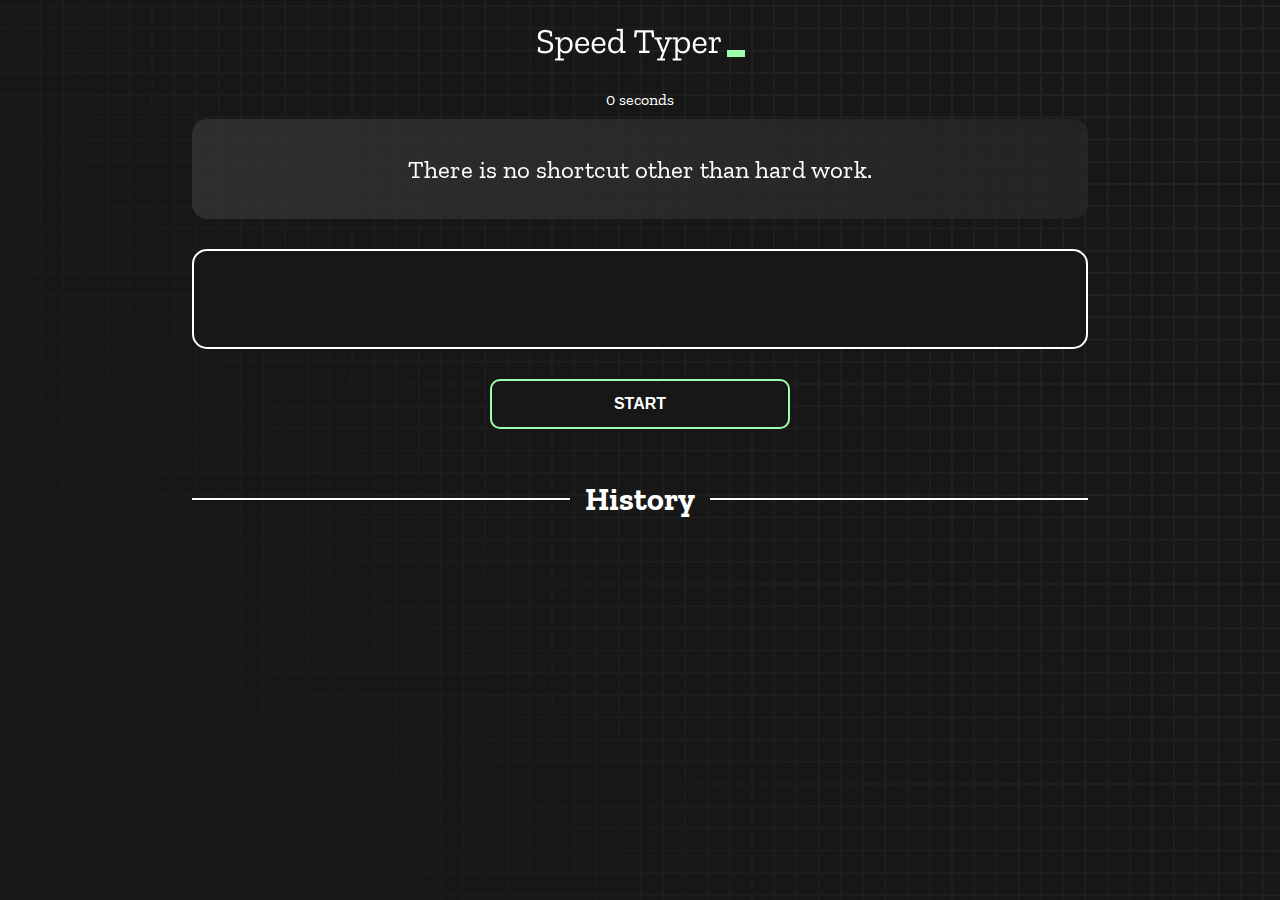
==== index.html @ 5c86bcd5 "Initial commit" ====
<!DOCTYPE html>
<html lang="en">
  <head>
    <meta charset="UTF-8" />
    <meta http-equiv="X-UA-Compatible" content="IE=edge" />
    <meta name="viewport" content="width=device-width, initial-scale=1.0" />
    <title>Speed Monster</title>
    <link rel="stylesheet" href="styles.css" />
    <link rel="preconnect" href="https://fonts.googleapis.com" />
    <link rel="preconnect" href="https://fonts.gstatic.com" crossorigin />
    <link
      href="https://fonts.googleapis.com/css2?family=Zilla+Slab:wght@300;400;500&display=swap"
      rel="stylesheet"
    />
  </head>
  <body>
    <h1 class="title"><img src="./logo.png" /></h1>
    <div id="show-time">0 seconds</div>

    <div class="box-container">
      <div id="question"></div>

      <div id="display" class="inactive"></div>

      <div class="buttons">
        <button id="starts">START</button>
      </div>

      <div class="divider-container">
        <div class="line"></div>
        <h1 class="title2">History</h1>
        <div class="line"></div>
      </div>
      <div id="histories"></div>
    </div>

    <div id="countdown"></div>
    <div id="modal-background" class="hidden"></div>
    <div id="result" class="hidden"></div>

    <script src="./history.js"></script>
    <script src="./script.js"></script>
  </body>
</html>
---- styles.css ----
* {
  padding: 0;
  margin: 0;
  box-sizing: border-box;
}

body {
  background-image: url("./bg.png");
  background-size: cover;
  background-position: left top;
  font-family: "Zilla Slab", serif;
}

.box-container {
  width: 70%;
  margin: 0 auto;
}

#question {
  height: 100px;
  display: flex;
  align-items: center;
  justify-content: center;
  color: white;
  font-size: 25px;
  border-radius: 15px;
  background: rgb(255, 255, 255);
  background: linear-gradient(
    92.49deg,
    rgba(255, 255, 255, 0.1) 0.18%,
    rgba(255, 255, 255, 0.05) 99.85%
  );
  backdrop-filter: blur(5px);
  margin-bottom: 30px;
}

#display {
  height: 100px;
  display: flex;
  flex-wrap: wrap;
  align-items: center;
  padding-left: 5rem;
  color: white;
  font-size: 32px;
  background-color: #171717;
  border: 2px solid #9dffad;
  border-radius: 15px;
}

#countdown {
  position: fixed;
  height: 100vh;
  width: 100vw;
  background-color: rgba(0, 0, 0, 0.8);
  top: 0;
  left: 0;
  display: flex;
  align-items: center;
  justify-content: center;
  font-size: 3rem;
  color: white;
  display: none;
}
#result {
  position: fixed;
  top: 10%; 
  left: 10%;
  transform: translate(-50%, -50%);
  height: 250px;
  width: 400px;
  background-color: #171717;
  border-radius: 15px;
  border: 2px solid #9dffad;
  color: white;
  text-align: center;
  padding: 2rem;
}
#show-time{
  text-align: center;
  color: white;
  margin: 10px 0;
}

.green {
  color: #9dffad;
}
.red {
  color: #eb6565;
}
.bold {
  font-weight: 700;
}
.inactive {
  border: 2px solid white !important;
}
.hidden {
  display: none;
}
.title {
  text-align: center;
  color: white;
  margin: 20px 0;
}

.divider-container {
  height: 80px;
  display: flex;
  justify-content: center;
  align-items: center;
  gap: 15px;
  margin: 0 auto;
}

.line {
  height: 2px;
  background: white;
  width: 100%;
}

.title2 {
  color: white;
  display: block;
}

.buttons {
  display: flex;
  justify-content: center;
  margin: 30px 0;
}
button {
  padding: 10px 20px;
  border: none;
  font-size: 16px;
  font-weight: bold;
  width: 300px;
  height: 50px;
  color: white;
  background-color: #171717;
  border-radius: 10px;
  border: 2px solid #9dffad;
  cursor: pointer;
}

#histories {
  display: flex;
  flex-wrap: wrap;
  justify-content: space-around;
}

.card {
  width: 100%;
  height: 100%;
  padding: 50px;
  display: flex;
  justify-content: space-between;
  align-items: center;
  padding: 20px 30px;
  color: white;
  border-radius: 15px;
  background: rgb(255, 255, 255);
  background: linear-gradient(
    92.49deg,
    rgba(255, 255, 255, 0.1) 0.18%,
    rgba(255, 255, 255, 0.05) 99.85%
  );
  backdrop-filter: blur(5px);
  margin-bottom: 30px;
}

#modal-background {
  background: rgb(255, 255, 255);
  background: linear-gradient(
    92.49deg,
    rgba(255, 255, 255, 0.1) 0.18%,
    rgba(255, 255, 255, 0.05) 99.85%
  );
  backdrop-filter: blur(5px);
  height: 100vh;
  width: 100%;
  position: fixed;
  top: 0;
}

@media only screen and (max-width: 700px) {
  .box-container {
    padding: 0 20px;
    width: 100%;
  }
  .card {
    flex-direction: column;
  }
}
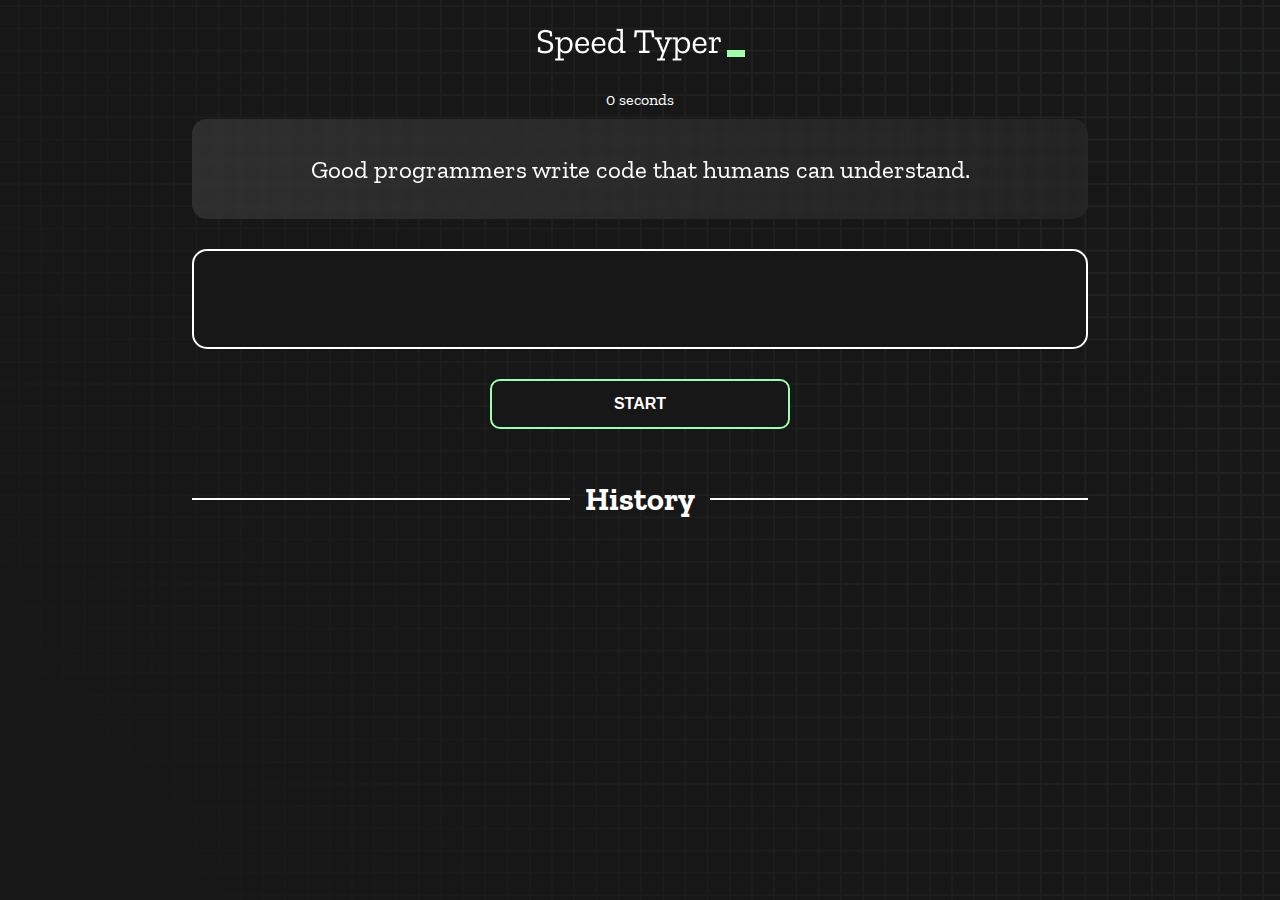
==== commit fc94ccef: "the 1st commit for assignment 6" ====
--- a/index.html
+++ b/index.html
@@ -1,44 +1,44 @@
 <!DOCTYPE html>
 <html lang="en">
-  <head>
-    <meta charset="UTF-8" />
-    <meta http-equiv="X-UA-Compatible" content="IE=edge" />
-    <meta name="viewport" content="width=device-width, initial-scale=1.0" />
-    <title>Speed Monster</title>
-    <link rel="stylesheet" href="styles.css" />
-    <link rel="preconnect" href="https://fonts.googleapis.com" />
-    <link rel="preconnect" href="https://fonts.gstatic.com" crossorigin />
-    <link
-      href="https://fonts.googleapis.com/css2?family=Zilla+Slab:wght@300;400;500&display=swap"
-      rel="stylesheet"
-    />
-  </head>
-  <body>
-    <h1 class="title"><img src="./logo.png" /></h1>
-    <div id="show-time">0 seconds</div>
 
-    <div class="box-container">
-      <div id="question"></div>
+<head>
+  <meta charset="UTF-8" />
+  <meta http-equiv="X-UA-Compatible" content="IE=edge" />
+  <meta name="viewport" content="width=device-width, initial-scale=1.0" />
+  <title>Speed Monster</title>
+  <link rel="stylesheet" href="styles.css" />
+  <link rel="preconnect" href="https://fonts.googleapis.com" />
+  <link rel="preconnect" href="https://fonts.gstatic.com" crossorigin />
+  <link href="https://fonts.googleapis.com/css2?family=Zilla+Slab:wght@300;400;500&display=swap" rel="stylesheet" />
+</head>
 
-      <div id="display" class="inactive"></div>
+<body>
+  <h1 class="title"><img src="./logo.png" /></h1>
+  <div id="show-time">0 seconds</div>
 
-      <div class="buttons">
-        <button id="starts">START</button>
-      </div>
+  <div class="box-container">
+    <div id="question"></div>
 
-      <div class="divider-container">
-        <div class="line"></div>
-        <h1 class="title2">History</h1>
-        <div class="line"></div>
-      </div>
-      <div id="histories"></div>
+    <div id="display" class="inactive"></div>
+
+    <div class="buttons">
+      <button id="starts">START</button>
     </div>
 
-    <div id="countdown"></div>
-    <div id="modal-background" class="hidden"></div>
-    <div id="result" class="hidden"></div>
+    <div class="divider-container">
+      <div class="line"></div>
+      <h1 class="title2">History</h1>
+      <div class="line"></div>
+    </div>
+    <div id="histories"></div>
+  </div>
 
-    <script src="./history.js"></script>
-    <script src="./script.js"></script>
-  </body>
-</html>
+  <div id="countdown"></div>
+  <div id="modal-background" class="hidden"></div>
+  <div id="result" class="hidden"></div>
+
+  <script src="./history.js"></script>
+  <script src="./script.js"></script>
+</body>
+
+</html>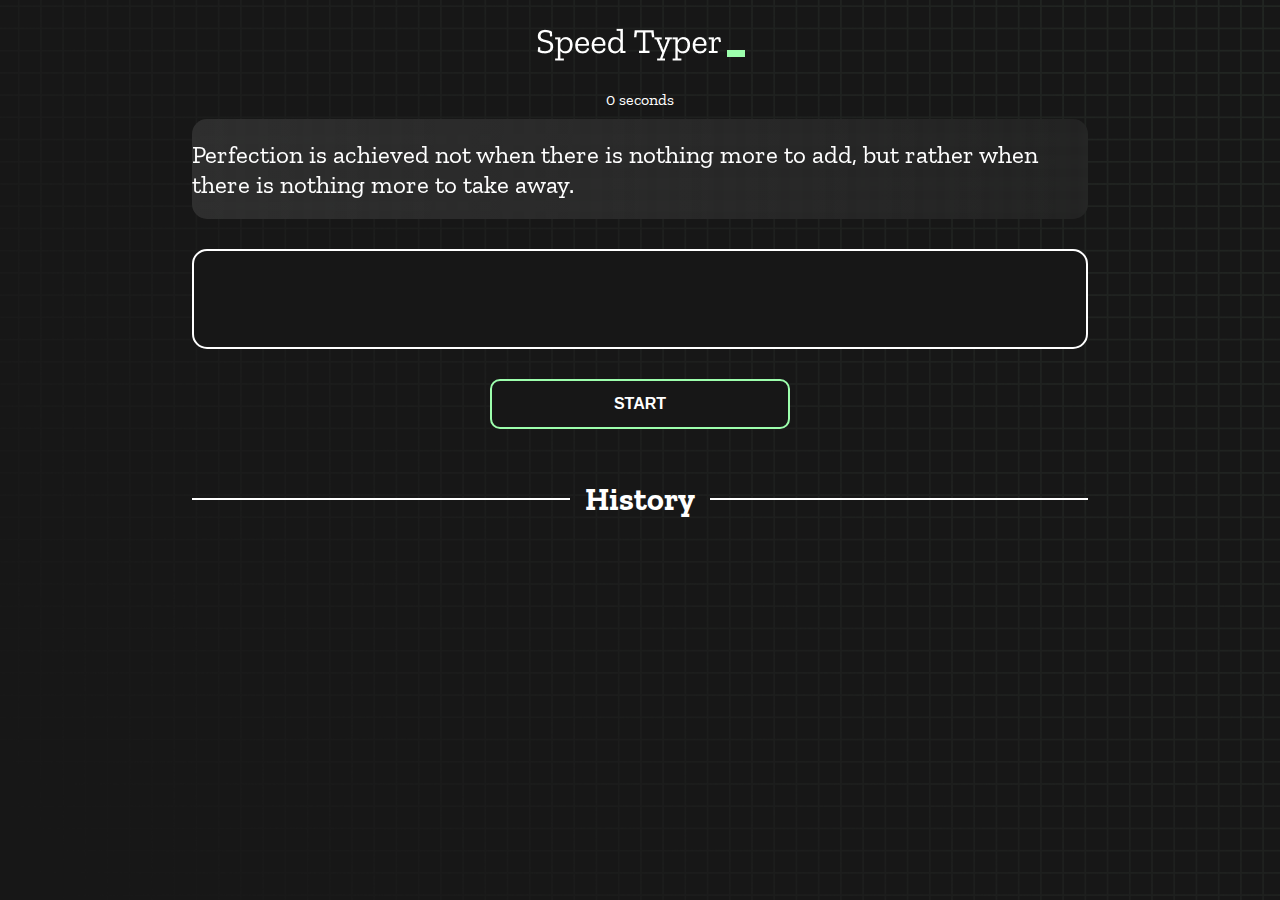
==== commit 719db942: "start button bug fixed" ====
--- a/index.html
+++ b/index.html
@@ -22,7 +22,7 @@
     <div id="display" class="inactive"></div>
 
     <div class="buttons">
-      <button id="starts">START</button>
+      <button id="start">START</button>
     </div>
 
     <div class="divider-container">
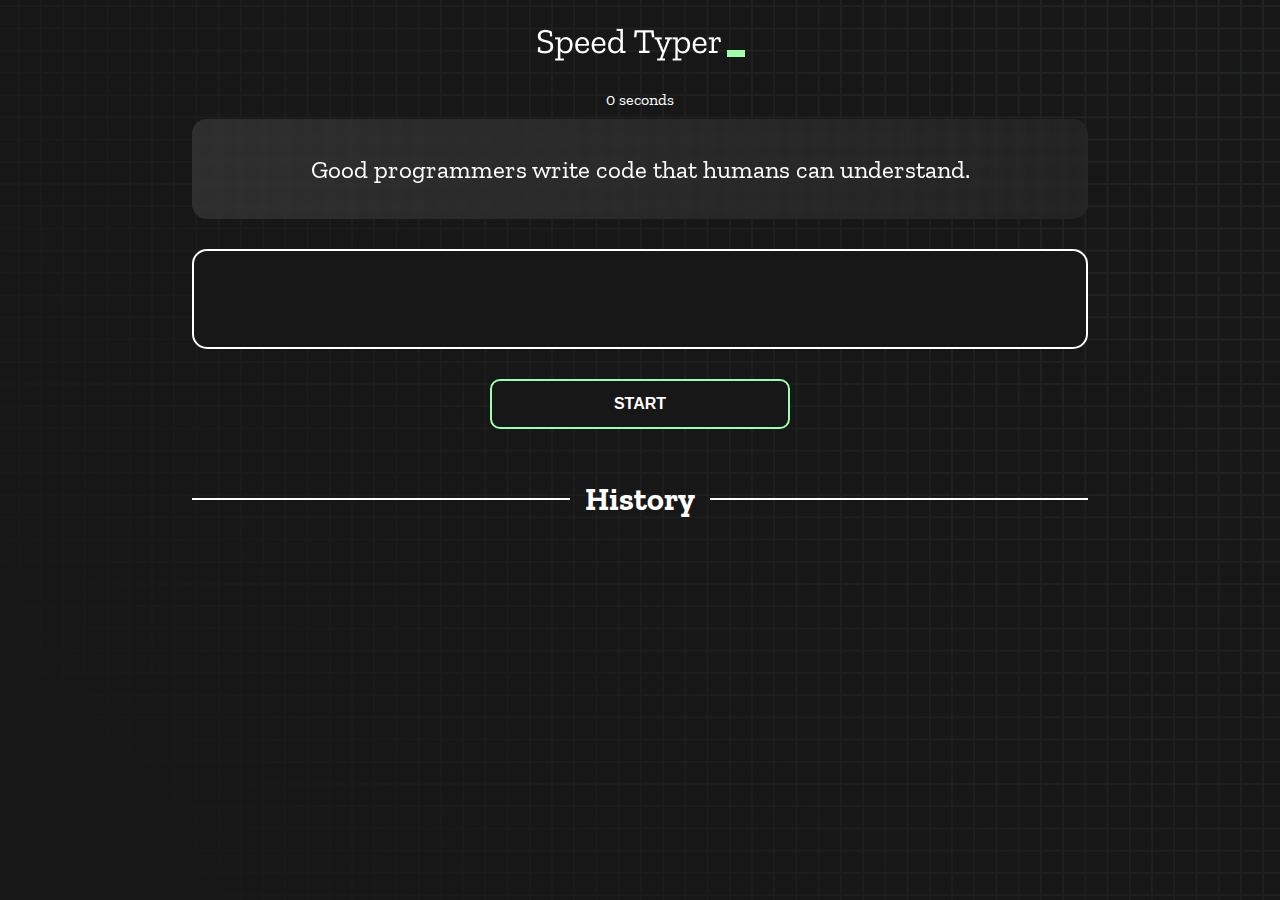
==== commit 7935e304: "display dug fix" ====
--- a/index.html
+++ b/index.html
@@ -5,7 +5,7 @@
   <meta charset="UTF-8" />
   <meta http-equiv="X-UA-Compatible" content="IE=edge" />
   <meta name="viewport" content="width=device-width, initial-scale=1.0" />
-  <title>Speed Monster</title>
+  <title>Typing Monster</title>
   <link rel="stylesheet" href="styles.css" />
   <link rel="preconnect" href="https://fonts.googleapis.com" />
   <link rel="preconnect" href="https://fonts.gstatic.com" crossorigin />
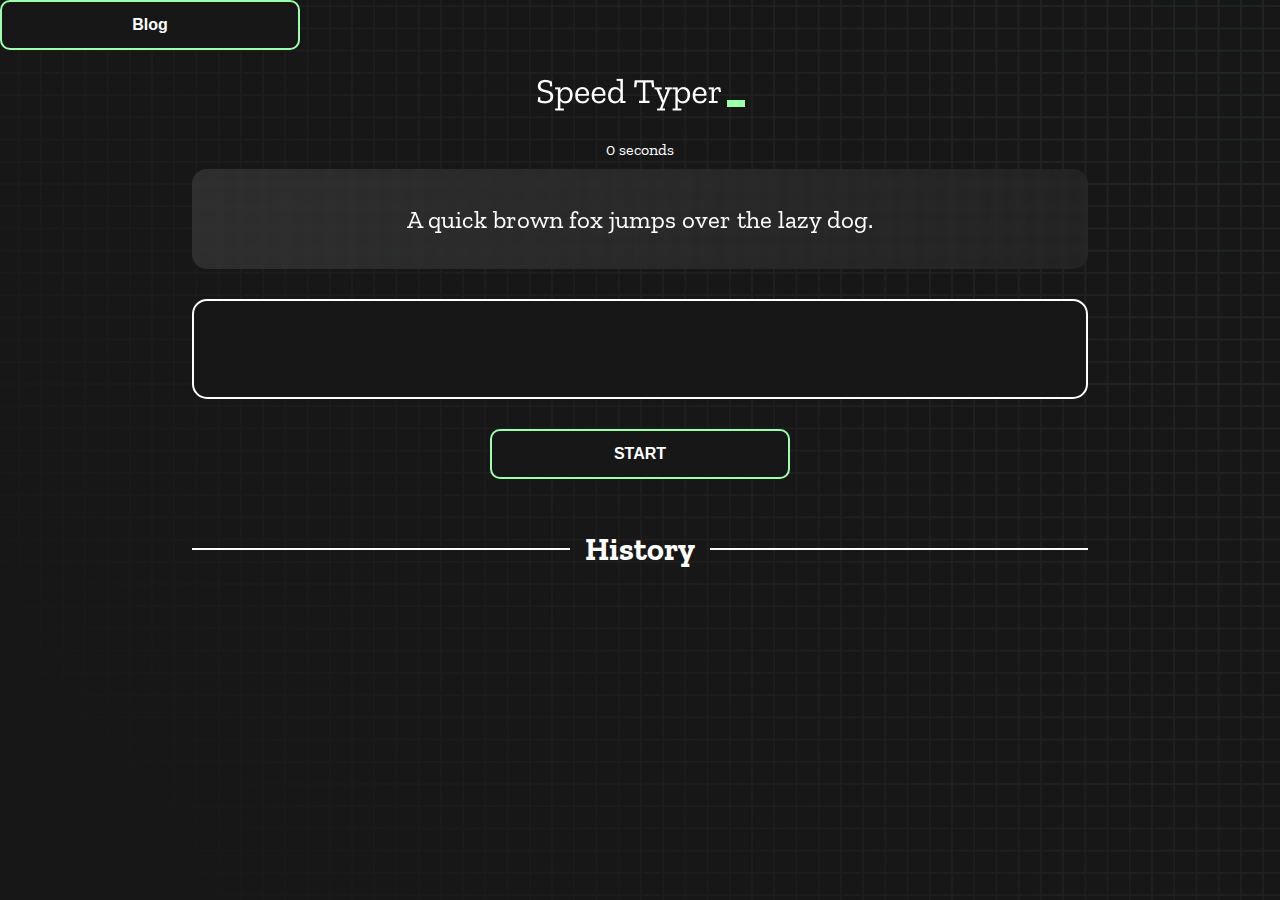
==== commit d74cf6a2: "all is okay" ====
--- a/index.html
+++ b/index.html
@@ -1,4 +1,4 @@
-<!DOCTYPE html>
+<!-- <!DOCTYPE html>
 <html lang="en">
 
 <head>
@@ -41,4 +41,51 @@
   <script src="./script.js"></script>
 </body>
 
+</html> -->
+
+
+<!DOCTYPE html>
+<html lang="en">
+
+<head>
+  <meta charset="UTF-8" />
+  <meta http-equiv="X-UA-Compatible" content="IE=edge" />
+  <meta name="viewport" content="width=device-width, initial-scale=1.0" />
+  <title>Typing Master</title>
+  <link rel="stylesheet" href="styles.css" />
+  <link rel="preconnect" href="https://fonts.googleapis.com" />
+  <link rel="preconnect" href="https://fonts.gstatic.com" crossorigin />
+  <link href="https://fonts.googleapis.com/css2?family=Zilla+Slab:wght@300;400;500&display=swap" rel="stylesheet" />
+</head>
+
+<body>
+  <a href="blog.html"><button type="button" class="btn btn-light">Blog</button><a></a>
+    <h1 class="title"><img src="./logo.png" /></h1>
+    <div id="show-time">0 seconds</div>
+
+    <div class="box-container">
+      <div id="question"></div>
+
+      <div id="display" class="inactive"></div>
+
+      <div class="buttons">
+        <button id="start">START</button>
+      </div>
+
+      <div class="divider-container">
+        <div class="line"></div>
+        <h1 class="title2">History</h1>
+        <div class="line"></div>
+      </div>
+      <div id="histories"></div>
+    </div>
+
+    <div id="countdown"></div>
+    <div id="modal-background" class="hidden"></div>
+    <div id="result" class="hidden"></div>
+
+    <script src="./history.js"></script>
+    <script src="./script.js"></script>
+</body>
+
 </html>--- a/styles.css
+++ b/styles.css
@@ -1,192 +1,213 @@
 * {
-  padding: 0;
-  margin: 0;
-  box-sizing: border-box;
+    padding: 0;
+    margin: 0;
+    box-sizing: border-box;
 }
 
 body {
-  background-image: url("./bg.png");
-  background-size: cover;
-  background-position: left top;
-  font-family: "Zilla Slab", serif;
+    background-image: url("./bg.png");
+    background-size: cover;
+    background-position: left top;
+    font-family: "Zilla Slab", serif;
 }
 
 .box-container {
-  width: 70%;
-  margin: 0 auto;
+    width: 70%;
+    margin: 0 auto;
 }
 
 #question {
-  height: 100px;
-  display: flex;
-  align-items: center;
-  justify-content: center;
-  color: white;
-  font-size: 25px;
-  border-radius: 15px;
-  background: rgb(255, 255, 255);
-  background: linear-gradient(
-    92.49deg,
-    rgba(255, 255, 255, 0.1) 0.18%,
-    rgba(255, 255, 255, 0.05) 99.85%
-  );
-  backdrop-filter: blur(5px);
-  margin-bottom: 30px;
+    height: 100px;
+    display: flex;
+    align-items: center;
+    justify-content: center;
+    color: white;
+    font-size: 25px;
+    border-radius: 15px;
+    background: rgb(255, 255, 255);
+    background: linear-gradient(92.49deg,
+            rgba(255, 255, 255, 0.1) 0.18%,
+            rgba(255, 255, 255, 0.05) 99.85%);
+    backdrop-filter: blur(5px);
+    margin-bottom: 30px;
 }
 
 #display {
-  height: 100px;
-  display: flex;
-  flex-wrap: wrap;
-  align-items: center;
-  padding-left: 5rem;
-  color: white;
-  font-size: 32px;
-  background-color: #171717;
-  border: 2px solid #9dffad;
-  border-radius: 15px;
+    height: 100px;
+    display: flex;
+    flex-wrap: wrap;
+    align-items: center;
+    padding-left: 5rem;
+    color: white;
+    font-size: 32px;
+    background-color: #171717;
+    border: 2px solid #9dffad;
+    border-radius: 15px;
 }
 
 #countdown {
-  position: fixed;
-  height: 100vh;
-  width: 100vw;
-  background-color: rgba(0, 0, 0, 0.8);
-  top: 0;
-  left: 0;
-  display: flex;
-  align-items: center;
-  justify-content: center;
-  font-size: 3rem;
-  color: white;
-  display: none;
-}
+    position: fixed;
+    height: 100vh;
+    width: 100vw;
+    background-color: rgba(0, 0, 0, 0.8);
+    top: 0;
+    left: 0;
+    display: flex;
+    align-items: center;
+    justify-content: center;
+    font-size: 3rem;
+    color: white;
+    display: none;
+}
+
 #result {
-  position: fixed;
-  top: 10%; 
-  left: 10%;
-  transform: translate(-50%, -50%);
-  height: 250px;
-  width: 400px;
-  background-color: #171717;
-  border-radius: 15px;
-  border: 2px solid #9dffad;
-  color: white;
-  text-align: center;
-  padding: 2rem;
-}
-#show-time{
-  text-align: center;
-  color: white;
-  margin: 10px 0;
+    position: fixed;
+    top: 50%;
+    left: 50%;
+    transform: translate(-50%, -50%);
+    height: 250px;
+    width: 400px;
+    background-color: #171717;
+    border-radius: 15px;
+    border: 2px solid #9dffad;
+    color: white;
+    text-align: center;
+    padding: 2rem;
+}
+
+#show-time {
+    text-align: center;
+    color: white;
+    margin: 10px 0;
 }
 
 .green {
-  color: #9dffad;
-}
+    color: #9dffad;
+}
+
 .red {
-  color: #eb6565;
-}
+    color: #eb6565;
+}
+
 .bold {
-  font-weight: 700;
-}
+    font-weight: 700;
+}
+
 .inactive {
-  border: 2px solid white !important;
-}
+    border: 2px solid white !important;
+}
+
 .hidden {
-  display: none;
-}
+    display: none;
+}
+
 .title {
-  text-align: center;
-  color: white;
-  margin: 20px 0;
+    text-align: center;
+    color: white;
+    margin: 20px 0;
 }
 
 .divider-container {
-  height: 80px;
-  display: flex;
-  justify-content: center;
-  align-items: center;
-  gap: 15px;
-  margin: 0 auto;
+    height: 80px;
+    display: flex;
+    justify-content: center;
+    align-items: center;
+    gap: 15px;
+    margin: 0 auto;
 }
 
 .line {
-  height: 2px;
-  background: white;
-  width: 100%;
+    height: 2px;
+    background: white;
+    width: 100%;
 }
 
 .title2 {
-  color: white;
-  display: block;
+    color: white;
+    display: block;
 }
 
 .buttons {
-  display: flex;
-  justify-content: center;
-  margin: 30px 0;
-}
+    display: flex;
+    justify-content: center;
+    margin: 30px 0;
+}
+
 button {
-  padding: 10px 20px;
-  border: none;
-  font-size: 16px;
-  font-weight: bold;
-  width: 300px;
-  height: 50px;
-  color: white;
-  background-color: #171717;
-  border-radius: 10px;
-  border: 2px solid #9dffad;
-  cursor: pointer;
+    padding: 10px 20px;
+    border: none;
+    font-size: 16px;
+    font-weight: bold;
+    width: 300px;
+    height: 50px;
+    color: white;
+    background-color: #171717;
+    border-radius: 10px;
+    border: 2px solid #9dffad;
+    cursor: pointer;
 }
 
 #histories {
-  display: flex;
-  flex-wrap: wrap;
-  justify-content: space-around;
+    display: flex;
+    flex-wrap: wrap;
+    justify-content: space-around;
 }
 
 .card {
-  width: 100%;
-  height: 100%;
-  padding: 50px;
-  display: flex;
-  justify-content: space-between;
-  align-items: center;
-  padding: 20px 30px;
-  color: white;
-  border-radius: 15px;
-  background: rgb(255, 255, 255);
-  background: linear-gradient(
-    92.49deg,
-    rgba(255, 255, 255, 0.1) 0.18%,
-    rgba(255, 255, 255, 0.05) 99.85%
-  );
-  backdrop-filter: blur(5px);
-  margin-bottom: 30px;
+    display: flex;
+    flex-direction: row;
+    width: 30%;
+    height: 100%;
+    padding: 50px;
+    display: flex;
+    justify-content: left;
+    align-items: center;
+    padding: 20px 30px;
+    color: white;
+    border-radius: 15px;
+    background: rgb(255, 255, 255);
+    background: linear-gradient(92.49deg,
+            rgba(255, 255, 255, 0.1) 0.18%,
+            rgba(255, 255, 255, 0.05) 99.85%);
+    backdrop-filter: blur(5px);
+    margin-bottom: 10px;
 }
 
 #modal-background {
-  background: rgb(255, 255, 255);
-  background: linear-gradient(
-    92.49deg,
-    rgba(255, 255, 255, 0.1) 0.18%,
-    rgba(255, 255, 255, 0.05) 99.85%
-  );
-  backdrop-filter: blur(5px);
-  height: 100vh;
-  width: 100%;
-  position: fixed;
-  top: 0;
+    background: rgb(255, 255, 255);
+    background: linear-gradient(92.49deg,
+            rgba(255, 255, 255, 0.1) 0.18%,
+            rgba(255, 255, 255, 0.05) 99.85%);
+    backdrop-filter: blur(5px);
+    height: 100vh;
+    width: 100%;
+    position: fixed;
+    top: 0;
 }
 
 @media only screen and (max-width: 700px) {
-  .box-container {
-    padding: 0 20px;
-    width: 100%;
-  }
-  .card {
-    flex-direction: column;
-  }
-}
+    .box-container {
+        padding: 0 20px;
+        width: 100%;
+
+    }
+
+    .card {
+        flex-direction: column;
+        width: 100%;
+        height: 100%;
+        padding: 10px;
+        display: flex;
+        justify-content: space-between;
+        align-items: center;
+        padding: 20px 30px;
+        color: white;
+        border-radius: 15px;
+        background: rgb(255, 255, 255);
+        background: linear-gradient(92.49deg,
+                rgba(255, 255, 255, 0.1) 0.18%,
+                rgba(255, 255, 255, 0.05) 99.85%);
+        backdrop-filter: blur(5px);
+        margin-bottom: 30px;
+    }
+}--- a/styles.css
+++ b/styles.css
@@ -1,192 +1,213 @@
 * {
-  padding: 0;
-  margin: 0;
-  box-sizing: border-box;
+    padding: 0;
+    margin: 0;
+    box-sizing: border-box;
 }
 
 body {
-  background-image: url("./bg.png");
-  background-size: cover;
-  background-position: left top;
-  font-family: "Zilla Slab", serif;
+    background-image: url("./bg.png");
+    background-size: cover;
+    background-position: left top;
+    font-family: "Zilla Slab", serif;
 }
 
 .box-container {
-  width: 70%;
-  margin: 0 auto;
+    width: 70%;
+    margin: 0 auto;
 }
 
 #question {
-  height: 100px;
-  display: flex;
-  align-items: center;
-  justify-content: center;
-  color: white;
-  font-size: 25px;
-  border-radius: 15px;
-  background: rgb(255, 255, 255);
-  background: linear-gradient(
-    92.49deg,
-    rgba(255, 255, 255, 0.1) 0.18%,
-    rgba(255, 255, 255, 0.05) 99.85%
-  );
-  backdrop-filter: blur(5px);
-  margin-bottom: 30px;
+    height: 100px;
+    display: flex;
+    align-items: center;
+    justify-content: center;
+    color: white;
+    font-size: 25px;
+    border-radius: 15px;
+    background: rgb(255, 255, 255);
+    background: linear-gradient(92.49deg,
+            rgba(255, 255, 255, 0.1) 0.18%,
+            rgba(255, 255, 255, 0.05) 99.85%);
+    backdrop-filter: blur(5px);
+    margin-bottom: 30px;
 }
 
 #display {
-  height: 100px;
-  display: flex;
-  flex-wrap: wrap;
-  align-items: center;
-  padding-left: 5rem;
-  color: white;
-  font-size: 32px;
-  background-color: #171717;
-  border: 2px solid #9dffad;
-  border-radius: 15px;
+    height: 100px;
+    display: flex;
+    flex-wrap: wrap;
+    align-items: center;
+    padding-left: 5rem;
+    color: white;
+    font-size: 32px;
+    background-color: #171717;
+    border: 2px solid #9dffad;
+    border-radius: 15px;
 }
 
 #countdown {
-  position: fixed;
-  height: 100vh;
-  width: 100vw;
-  background-color: rgba(0, 0, 0, 0.8);
-  top: 0;
-  left: 0;
-  display: flex;
-  align-items: center;
-  justify-content: center;
-  font-size: 3rem;
-  color: white;
-  display: none;
-}
+    position: fixed;
+    height: 100vh;
+    width: 100vw;
+    background-color: rgba(0, 0, 0, 0.8);
+    top: 0;
+    left: 0;
+    display: flex;
+    align-items: center;
+    justify-content: center;
+    font-size: 3rem;
+    color: white;
+    display: none;
+}
+
 #result {
-  position: fixed;
-  top: 10%; 
-  left: 10%;
-  transform: translate(-50%, -50%);
-  height: 250px;
-  width: 400px;
-  background-color: #171717;
-  border-radius: 15px;
-  border: 2px solid #9dffad;
-  color: white;
-  text-align: center;
-  padding: 2rem;
-}
-#show-time{
-  text-align: center;
-  color: white;
-  margin: 10px 0;
+    position: fixed;
+    top: 50%;
+    left: 50%;
+    transform: translate(-50%, -50%);
+    height: 250px;
+    width: 400px;
+    background-color: #171717;
+    border-radius: 15px;
+    border: 2px solid #9dffad;
+    color: white;
+    text-align: center;
+    padding: 2rem;
+}
+
+#show-time {
+    text-align: center;
+    color: white;
+    margin: 10px 0;
 }
 
 .green {
-  color: #9dffad;
-}
+    color: #9dffad;
+}
+
 .red {
-  color: #eb6565;
-}
+    color: #eb6565;
+}
+
 .bold {
-  font-weight: 700;
-}
+    font-weight: 700;
+}
+
 .inactive {
-  border: 2px solid white !important;
-}
+    border: 2px solid white !important;
+}
+
 .hidden {
-  display: none;
-}
+    display: none;
+}
+
 .title {
-  text-align: center;
-  color: white;
-  margin: 20px 0;
+    text-align: center;
+    color: white;
+    margin: 20px 0;
 }
 
 .divider-container {
-  height: 80px;
-  display: flex;
-  justify-content: center;
-  align-items: center;
-  gap: 15px;
-  margin: 0 auto;
+    height: 80px;
+    display: flex;
+    justify-content: center;
+    align-items: center;
+    gap: 15px;
+    margin: 0 auto;
 }
 
 .line {
-  height: 2px;
-  background: white;
-  width: 100%;
+    height: 2px;
+    background: white;
+    width: 100%;
 }
 
 .title2 {
-  color: white;
-  display: block;
+    color: white;
+    display: block;
 }
 
 .buttons {
-  display: flex;
-  justify-content: center;
-  margin: 30px 0;
-}
+    display: flex;
+    justify-content: center;
+    margin: 30px 0;
+}
+
 button {
-  padding: 10px 20px;
-  border: none;
-  font-size: 16px;
-  font-weight: bold;
-  width: 300px;
-  height: 50px;
-  color: white;
-  background-color: #171717;
-  border-radius: 10px;
-  border: 2px solid #9dffad;
-  cursor: pointer;
+    padding: 10px 20px;
+    border: none;
+    font-size: 16px;
+    font-weight: bold;
+    width: 300px;
+    height: 50px;
+    color: white;
+    background-color: #171717;
+    border-radius: 10px;
+    border: 2px solid #9dffad;
+    cursor: pointer;
 }
 
 #histories {
-  display: flex;
-  flex-wrap: wrap;
-  justify-content: space-around;
+    display: flex;
+    flex-wrap: wrap;
+    justify-content: space-around;
 }
 
 .card {
-  width: 100%;
-  height: 100%;
-  padding: 50px;
-  display: flex;
-  justify-content: space-between;
-  align-items: center;
-  padding: 20px 30px;
-  color: white;
-  border-radius: 15px;
-  background: rgb(255, 255, 255);
-  background: linear-gradient(
-    92.49deg,
-    rgba(255, 255, 255, 0.1) 0.18%,
-    rgba(255, 255, 255, 0.05) 99.85%
-  );
-  backdrop-filter: blur(5px);
-  margin-bottom: 30px;
+    display: flex;
+    flex-direction: row;
+    width: 30%;
+    height: 100%;
+    padding: 50px;
+    display: flex;
+    justify-content: left;
+    align-items: center;
+    padding: 20px 30px;
+    color: white;
+    border-radius: 15px;
+    background: rgb(255, 255, 255);
+    background: linear-gradient(92.49deg,
+            rgba(255, 255, 255, 0.1) 0.18%,
+            rgba(255, 255, 255, 0.05) 99.85%);
+    backdrop-filter: blur(5px);
+    margin-bottom: 10px;
 }
 
 #modal-background {
-  background: rgb(255, 255, 255);
-  background: linear-gradient(
-    92.49deg,
-    rgba(255, 255, 255, 0.1) 0.18%,
-    rgba(255, 255, 255, 0.05) 99.85%
-  );
-  backdrop-filter: blur(5px);
-  height: 100vh;
-  width: 100%;
-  position: fixed;
-  top: 0;
+    background: rgb(255, 255, 255);
+    background: linear-gradient(92.49deg,
+            rgba(255, 255, 255, 0.1) 0.18%,
+            rgba(255, 255, 255, 0.05) 99.85%);
+    backdrop-filter: blur(5px);
+    height: 100vh;
+    width: 100%;
+    position: fixed;
+    top: 0;
 }
 
 @media only screen and (max-width: 700px) {
-  .box-container {
-    padding: 0 20px;
-    width: 100%;
-  }
-  .card {
-    flex-direction: column;
-  }
-}
+    .box-container {
+        padding: 0 20px;
+        width: 100%;
+
+    }
+
+    .card {
+        flex-direction: column;
+        width: 100%;
+        height: 100%;
+        padding: 10px;
+        display: flex;
+        justify-content: space-between;
+        align-items: center;
+        padding: 20px 30px;
+        color: white;
+        border-radius: 15px;
+        background: rgb(255, 255, 255);
+        background: linear-gradient(92.49deg,
+                rgba(255, 255, 255, 0.1) 0.18%,
+                rgba(255, 255, 255, 0.05) 99.85%);
+        backdrop-filter: blur(5px);
+        margin-bottom: 30px;
+    }
+}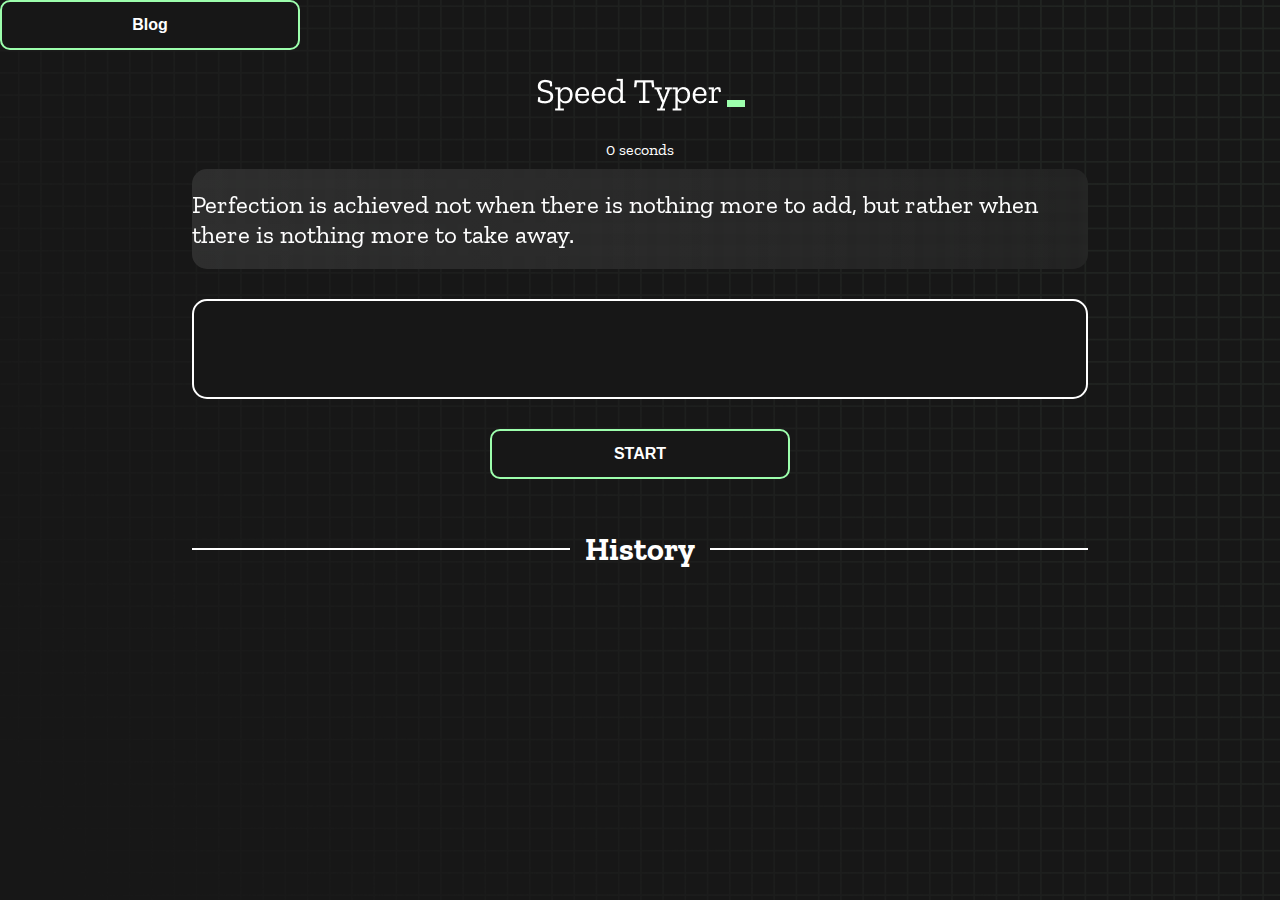
==== commit fbb70a0f: "title added" ====
--- a/index.html
+++ b/index.html
@@ -1,49 +1,3 @@
-<!-- <!DOCTYPE html>
-<html lang="en">
-
-<head>
-  <meta charset="UTF-8" />
-  <meta http-equiv="X-UA-Compatible" content="IE=edge" />
-  <meta name="viewport" content="width=device-width, initial-scale=1.0" />
-  <title>Typing Monster</title>
-  <link rel="stylesheet" href="styles.css" />
-  <link rel="preconnect" href="https://fonts.googleapis.com" />
-  <link rel="preconnect" href="https://fonts.gstatic.com" crossorigin />
-  <link href="https://fonts.googleapis.com/css2?family=Zilla+Slab:wght@300;400;500&display=swap" rel="stylesheet" />
-</head>
-
-<body>
-  <h1 class="title"><img src="./logo.png" /></h1>
-  <div id="show-time">0 seconds</div>
-
-  <div class="box-container">
-    <div id="question"></div>
-
-    <div id="display" class="inactive"></div>
-
-    <div class="buttons">
-      <button id="start">START</button>
-    </div>
-
-    <div class="divider-container">
-      <div class="line"></div>
-      <h1 class="title2">History</h1>
-      <div class="line"></div>
-    </div>
-    <div id="histories"></div>
-  </div>
-
-  <div id="countdown"></div>
-  <div id="modal-background" class="hidden"></div>
-  <div id="result" class="hidden"></div>
-
-  <script src="./history.js"></script>
-  <script src="./script.js"></script>
-</body>
-
-</html> -->
-
-
 <!DOCTYPE html>
 <html lang="en">
 
